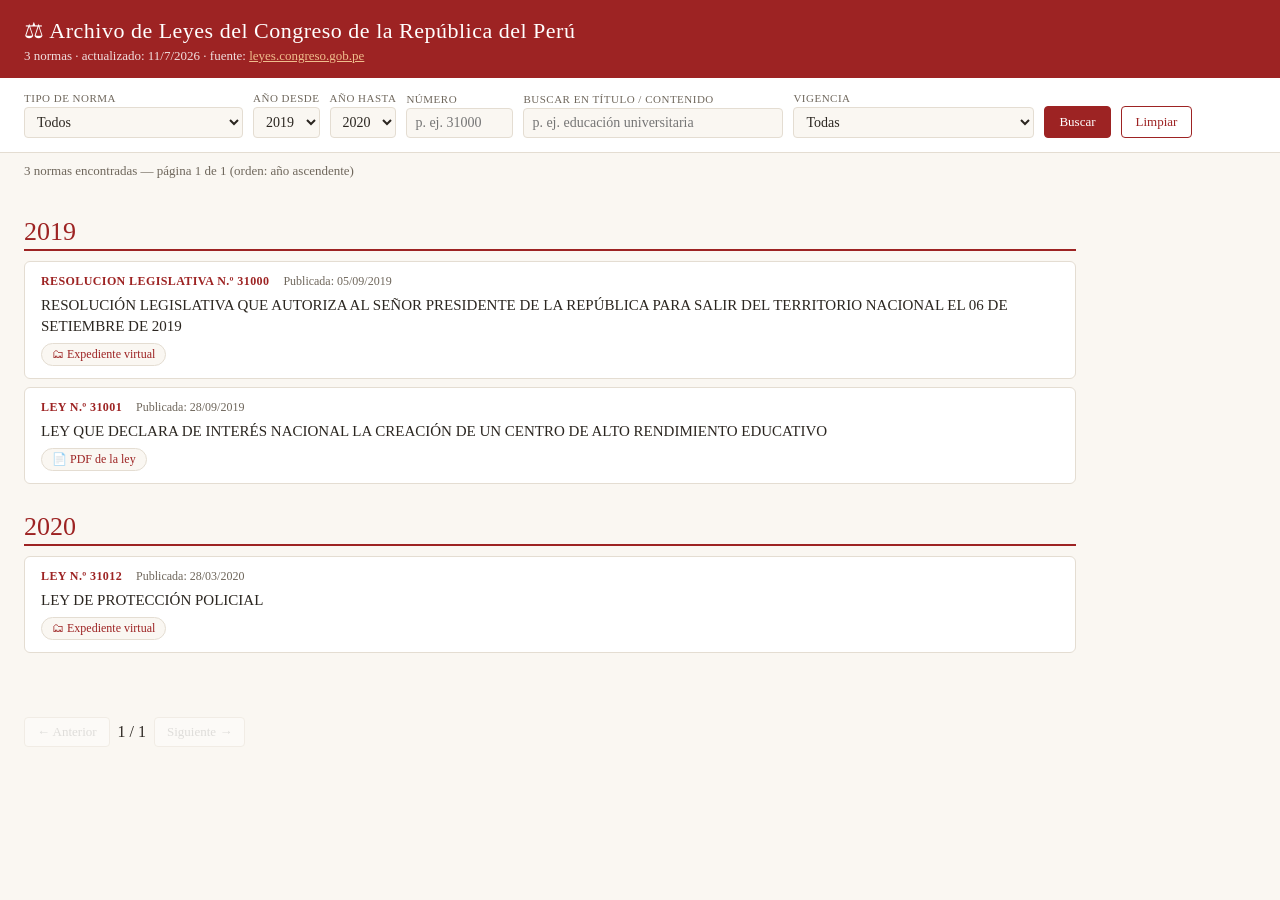
==== app/index.html @ 4dd1ec79 "App local + extensión Chrome + scraper de leyes del Congreso del Perú Co-Authored-By: Claude Fable 5" ====
<!DOCTYPE html>
<html lang="es">
<head>
<meta charset="utf-8">
<meta name="viewport" content="width=device-width, initial-scale=1">
<title>Leyes del Congreso de la República del Perú</title>
<link rel="stylesheet" href="styles.css">
</head>
<body>
<header>
  <h1>⚖ Archivo de Leyes del Congreso de la República del Perú</h1>
  <p>
    <span id="total">…</span> normas · actualizado: <span id="actualizado">…</span> ·
    fuente: <a href="https://www.leyes.congreso.gob.pe/" target="_blank" rel="noopener">leyes.congreso.gob.pe</a>
  </p>
</header>

<div id="filtros">
  <label>Tipo de norma
    <select id="f-tipo"><option value="">Todos</option></select>
  </label>
  <label>Año desde
    <select id="f-desde"><option value=""></option></select>
  </label>
  <label>Año hasta
    <select id="f-hasta"><option value=""></option></select>
  </label>
  <label>Número
    <input id="f-numero" type="text" placeholder="p. ej. 31000" size="10">
  </label>
  <label>Buscar en título / contenido
    <input id="f-texto" type="search" placeholder="p. ej. educación universitaria">
  </label>
  <label>Vigencia
    <select id="f-vigencia">
      <option value="">Todas</option>
      <option value="1">Sin observaciones</option>
      <option value="0">Con observaciones (derogadas, etc.)</option>
    </select>
  </label>
  <button id="btn-buscar">Buscar</button>
  <button id="btn-limpiar" class="sec">Limpiar</button>
</div>

<div id="resumen"></div>
<div id="lista"><p id="aviso">Cargando base de datos…</p></div>
<div id="paginacion">
  <button id="pag-ant">← Anterior</button>
  <span id="pag-info"></span>
  <button id="pag-sig">Siguiente →</button>
</div>

<script src="app.js"></script>
</body>
</html>
---- app/styles.css ----
:root {
  --rojo: #9d2323;
  --crema: #faf7f2;
  --tinta: #2b2620;
  --gris: #6f675c;
  --linea: #e4ddd2;
  --acento: #b98a2f;
}
* { box-sizing: border-box; }
body {
  margin: 0;
  font-family: Georgia, 'Times New Roman', serif;
  background: var(--crema);
  color: var(--tinta);
}
header {
  background: var(--rojo);
  color: #fff;
  padding: 18px 24px 14px;
}
header h1 { margin: 0; font-size: 22px; font-weight: normal; letter-spacing: 0.5px; }
header p { margin: 4px 0 0; font-size: 13px; opacity: 0.85; }
header a { color: #ffd9a0; }
#filtros {
  display: flex;
  flex-wrap: wrap;
  gap: 10px;
  padding: 14px 24px;
  background: #fff;
  border-bottom: 1px solid var(--linea);
  align-items: end;
  position: sticky;
  top: 0;
  z-index: 5;
}
#filtros label {
  display: flex;
  flex-direction: column;
  font-size: 11px;
  color: var(--gris);
  text-transform: uppercase;
  letter-spacing: 0.5px;
  gap: 3px;
}
#filtros input, #filtros select {
  font: 14px Georgia, serif;
  padding: 6px 8px;
  border: 1px solid var(--linea);
  border-radius: 4px;
  background: var(--crema);
  color: var(--tinta);
}
#filtros input[type="search"] { min-width: 260px; }
#filtros button {
  font: 13px Georgia, serif;
  padding: 7px 14px;
  border: 1px solid var(--rojo);
  border-radius: 4px;
  background: var(--rojo);
  color: #fff;
  cursor: pointer;
}
#filtros button.sec { background: transparent; color: var(--rojo); }
#resumen { padding: 10px 24px; font-size: 13px; color: var(--gris); }
#lista { padding: 0 24px 40px; max-width: 1100px; }
.anio-sep {
  font-size: 26px;
  color: var(--rojo);
  border-bottom: 2px solid var(--rojo);
  margin: 28px 0 10px;
  padding-bottom: 2px;
}
.norma {
  background: #fff;
  border: 1px solid var(--linea);
  border-radius: 6px;
  padding: 12px 16px;
  margin: 8px 0;
}
.norma .meta { font-size: 12px; color: var(--gris); display: flex; gap: 14px; flex-wrap: wrap; }
.norma .meta .tipo { color: var(--rojo); font-weight: bold; letter-spacing: 0.4px; }
.norma .meta .no-vigente { color: #b04a00; font-weight: bold; }
.norma h3 { margin: 6px 0 4px; font-size: 15px; font-weight: normal; line-height: 1.4; }
.norma .obs { font-size: 12.5px; color: var(--gris); font-style: italic; margin: 2px 0 6px; }
.norma .adjuntos { display: flex; gap: 8px; flex-wrap: wrap; margin-top: 6px; }
.norma .adjuntos a {
  font-size: 12px;
  text-decoration: none;
  color: var(--rojo);
  border: 1px solid var(--linea);
  border-radius: 12px;
  padding: 3px 10px;
  background: var(--crema);
}
.norma .adjuntos a:hover { background: var(--rojo); color: #fff; }
#paginacion { display: flex; gap: 8px; padding: 16px 24px 50px; align-items: center; }
#paginacion button {
  font: 13px Georgia, serif; padding: 6px 12px; border: 1px solid var(--linea);
  background: #fff; border-radius: 4px; cursor: pointer;
}
#paginacion button:disabled { opacity: 0.4; cursor: default; }
#aviso { padding: 30px 24px; font-size: 15px; }
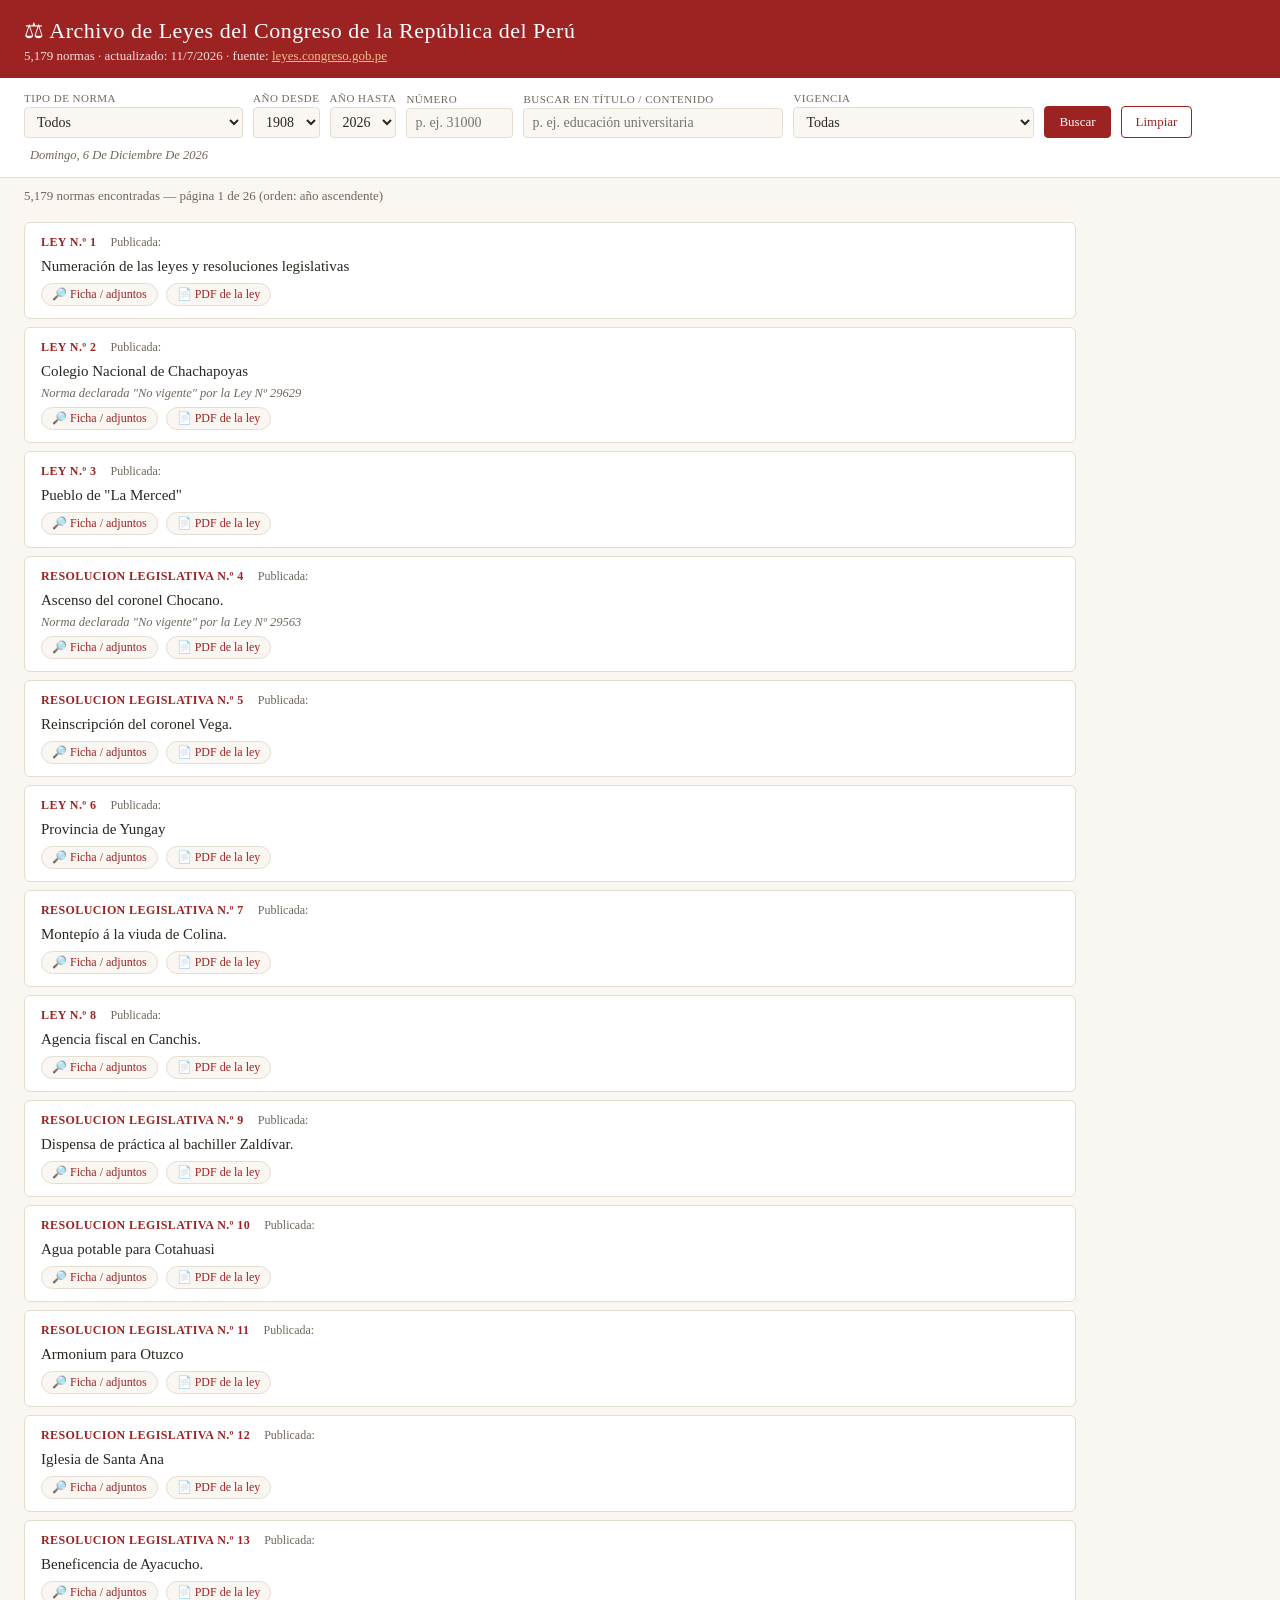
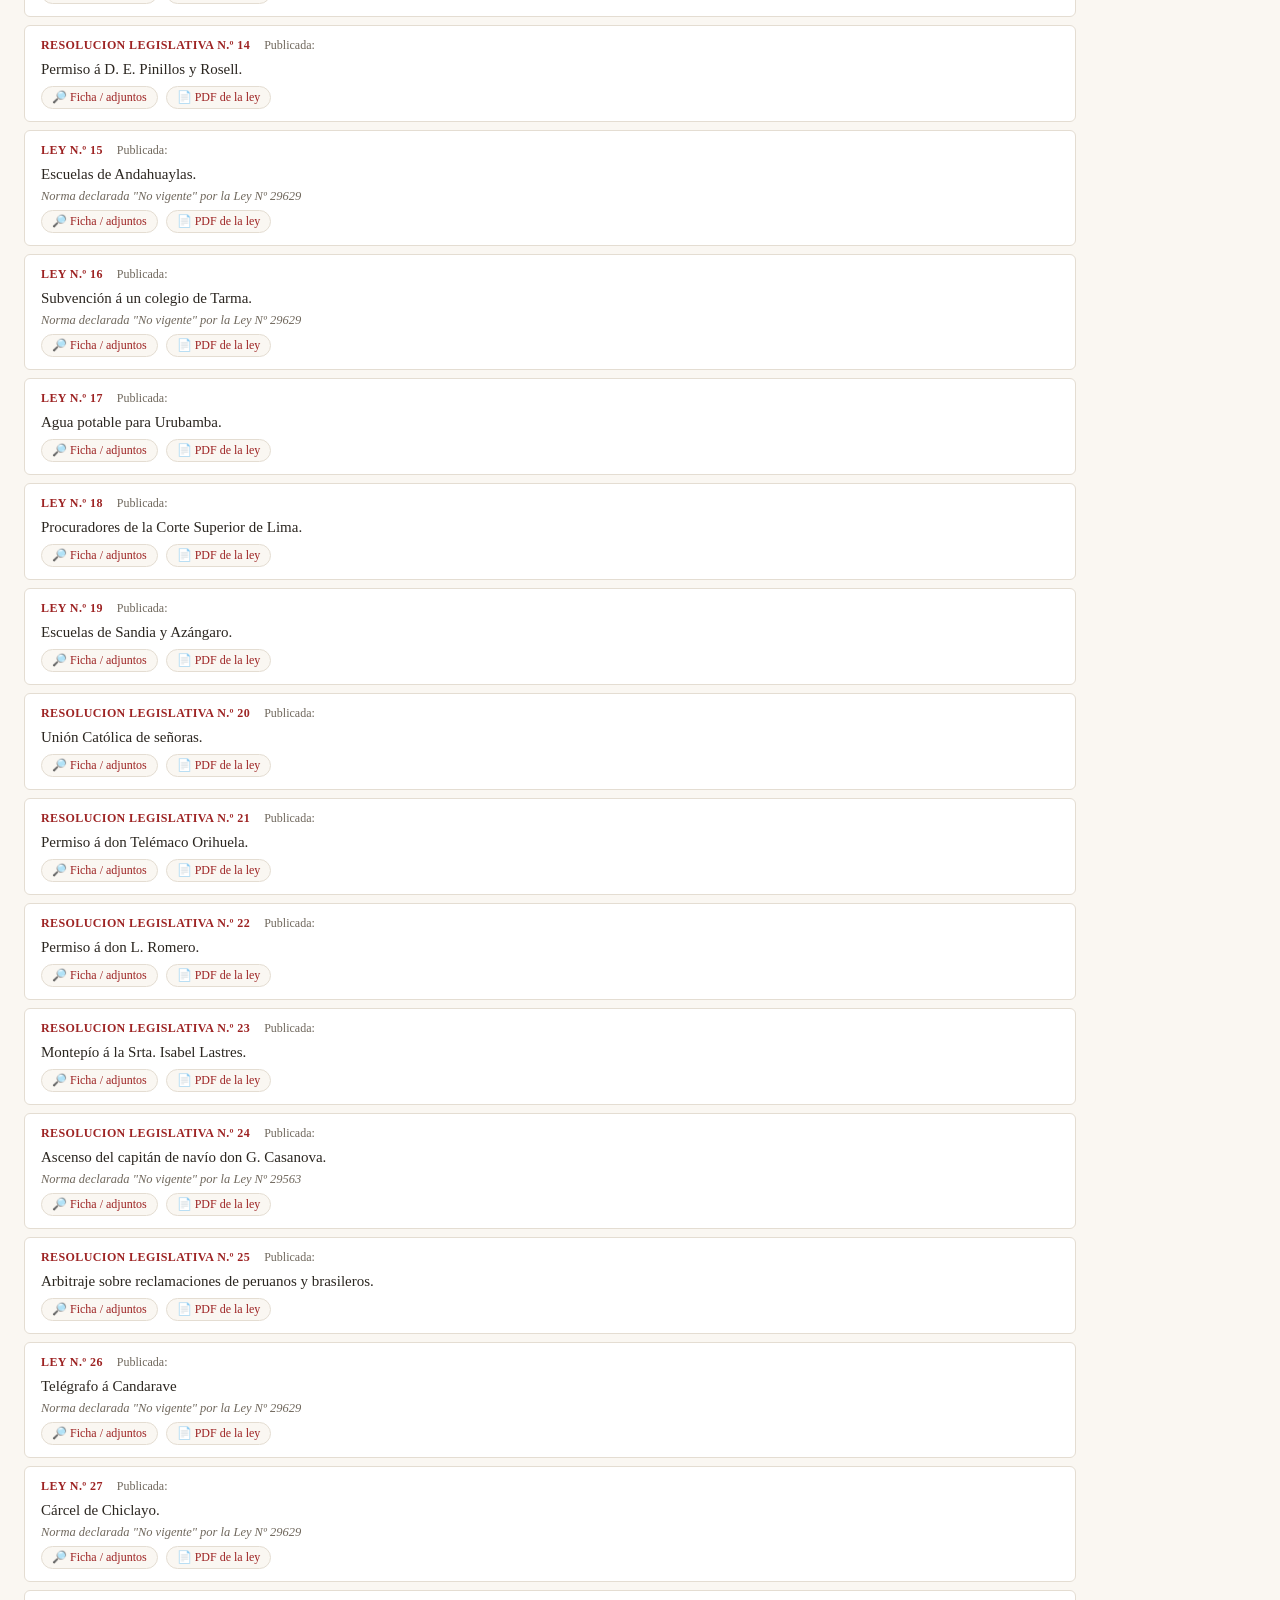
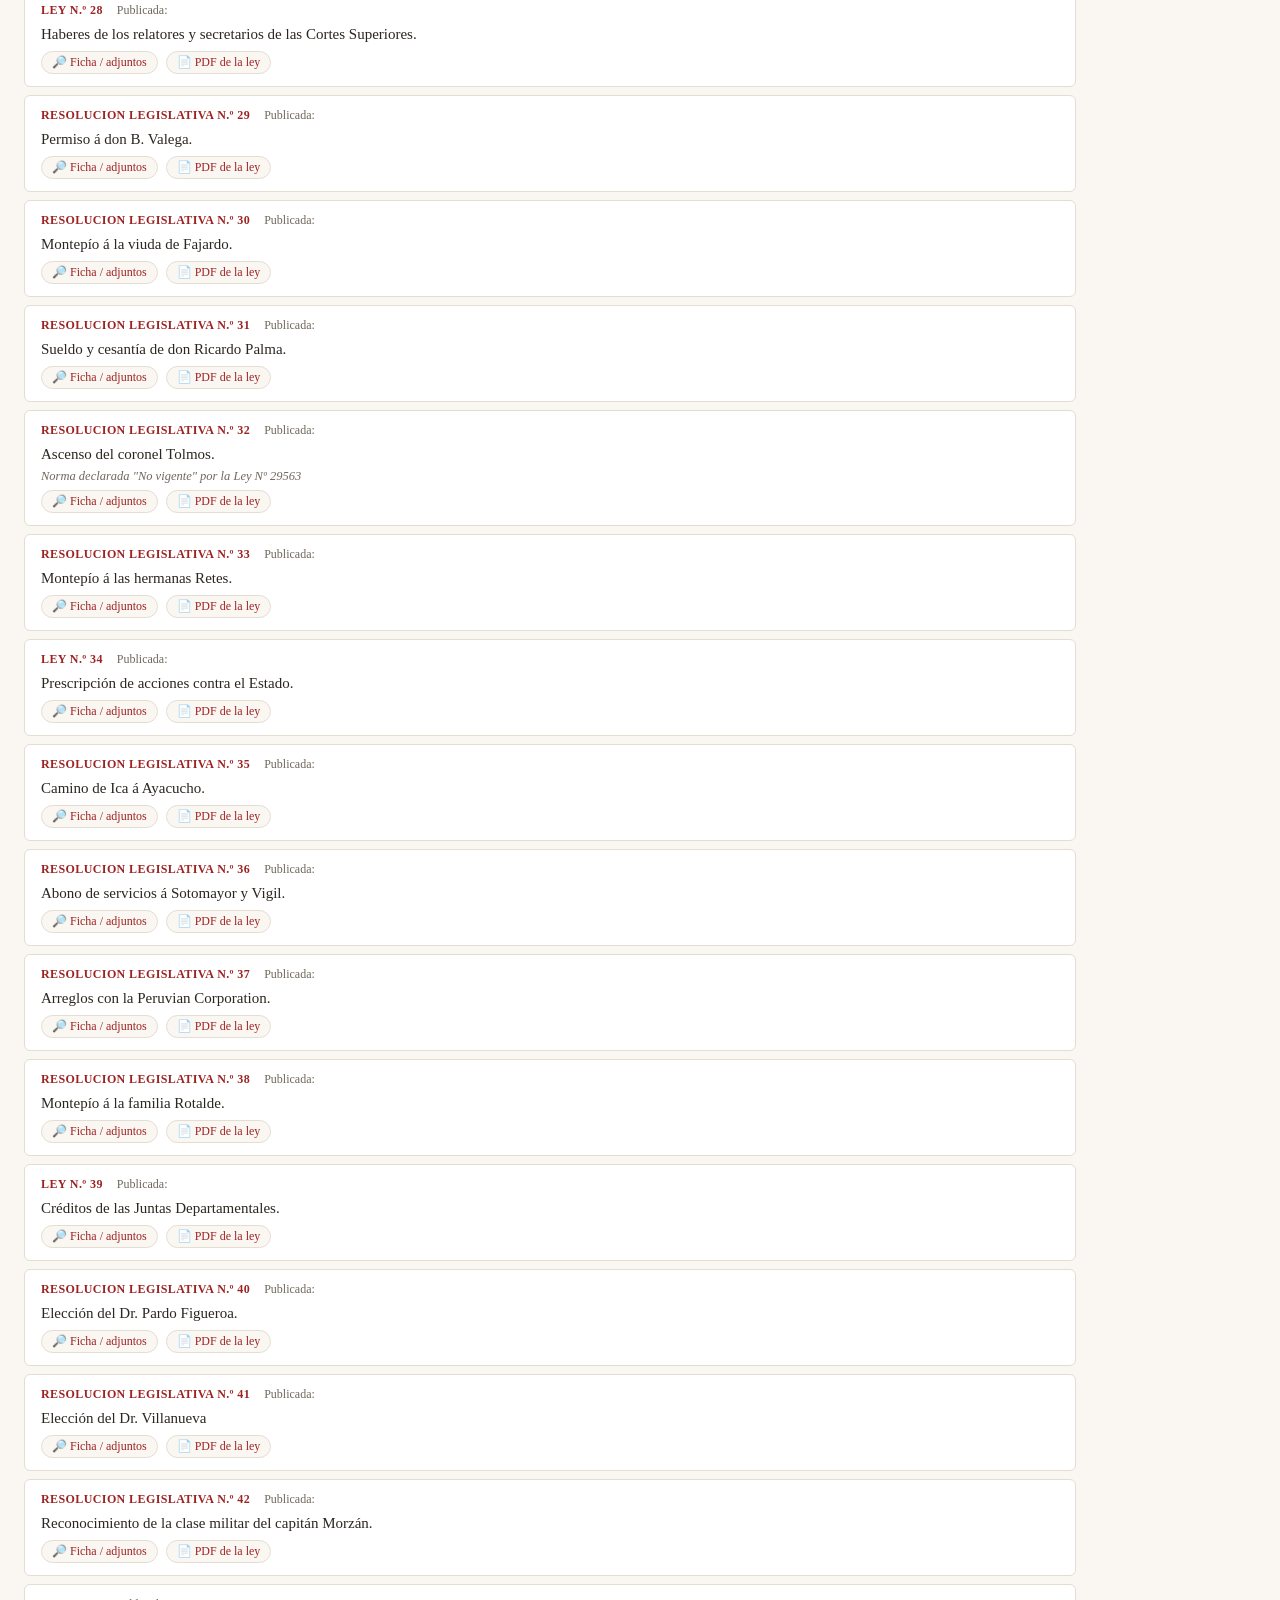
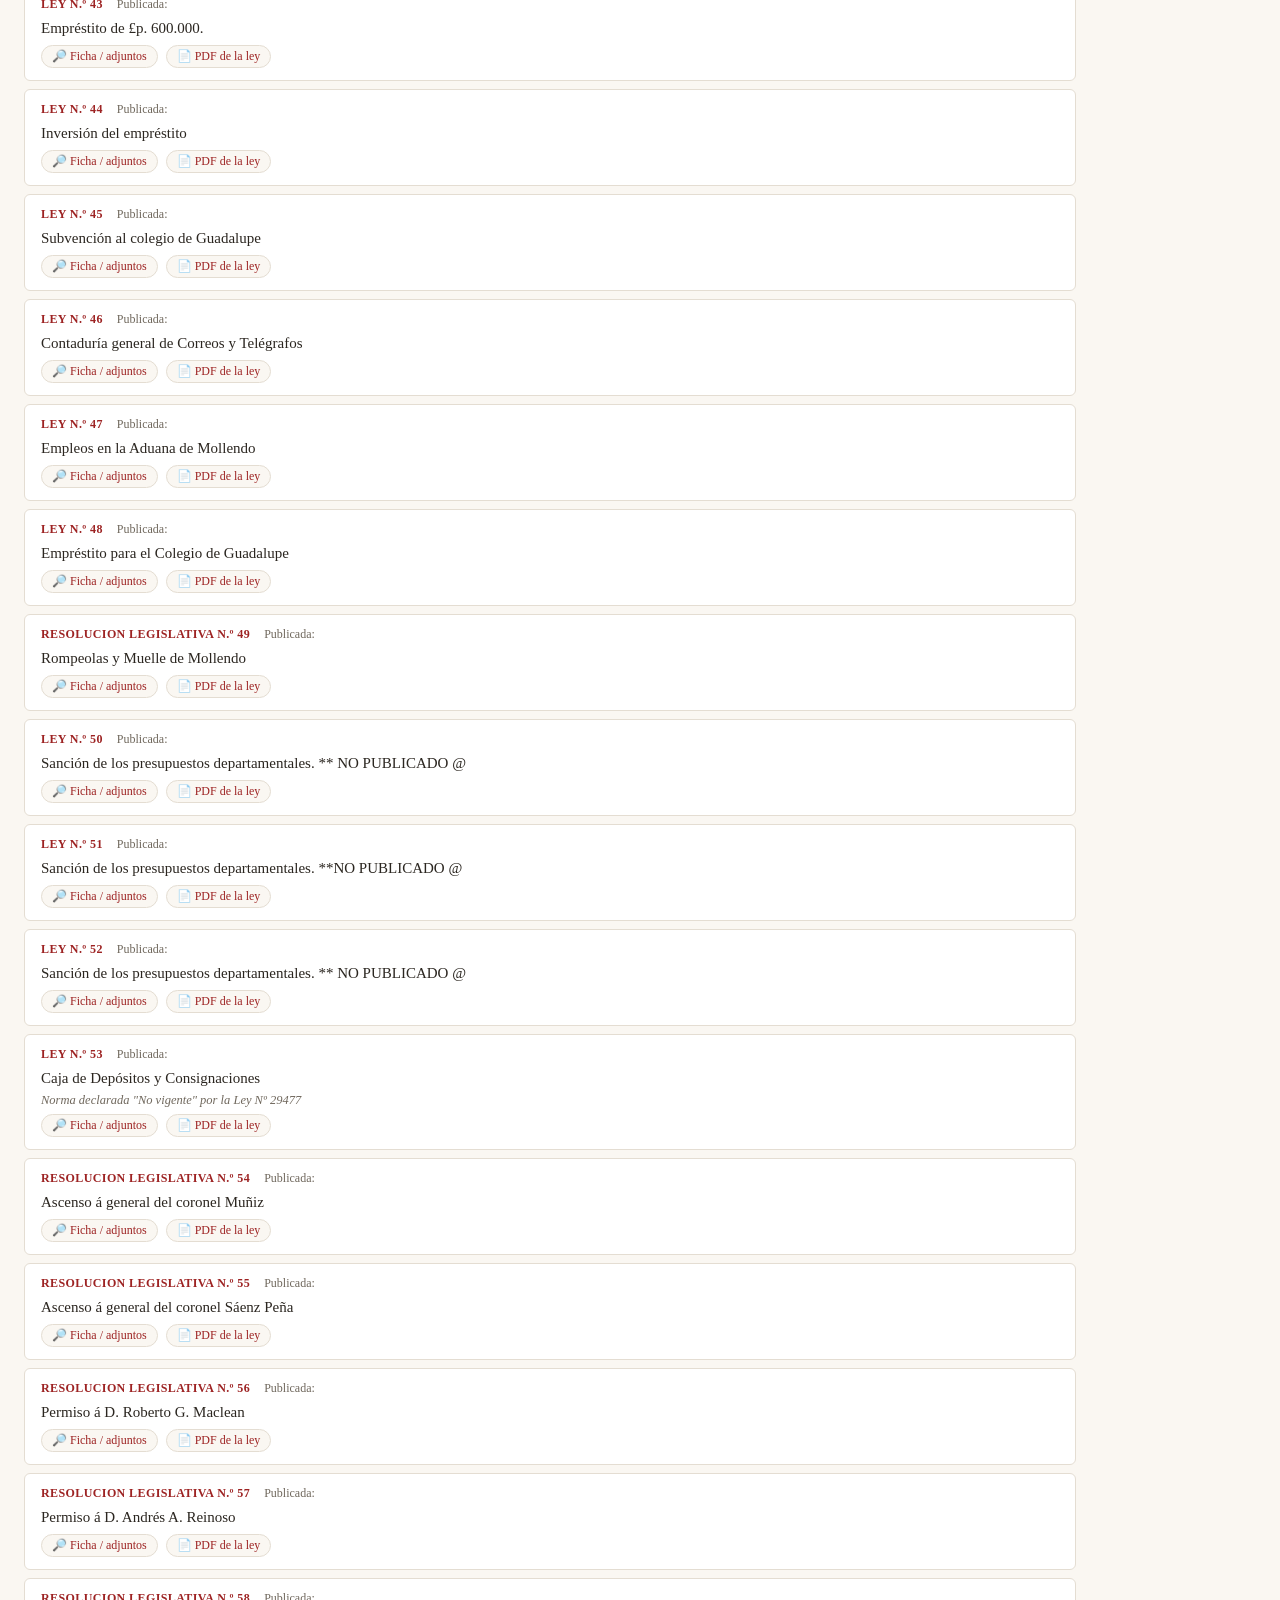
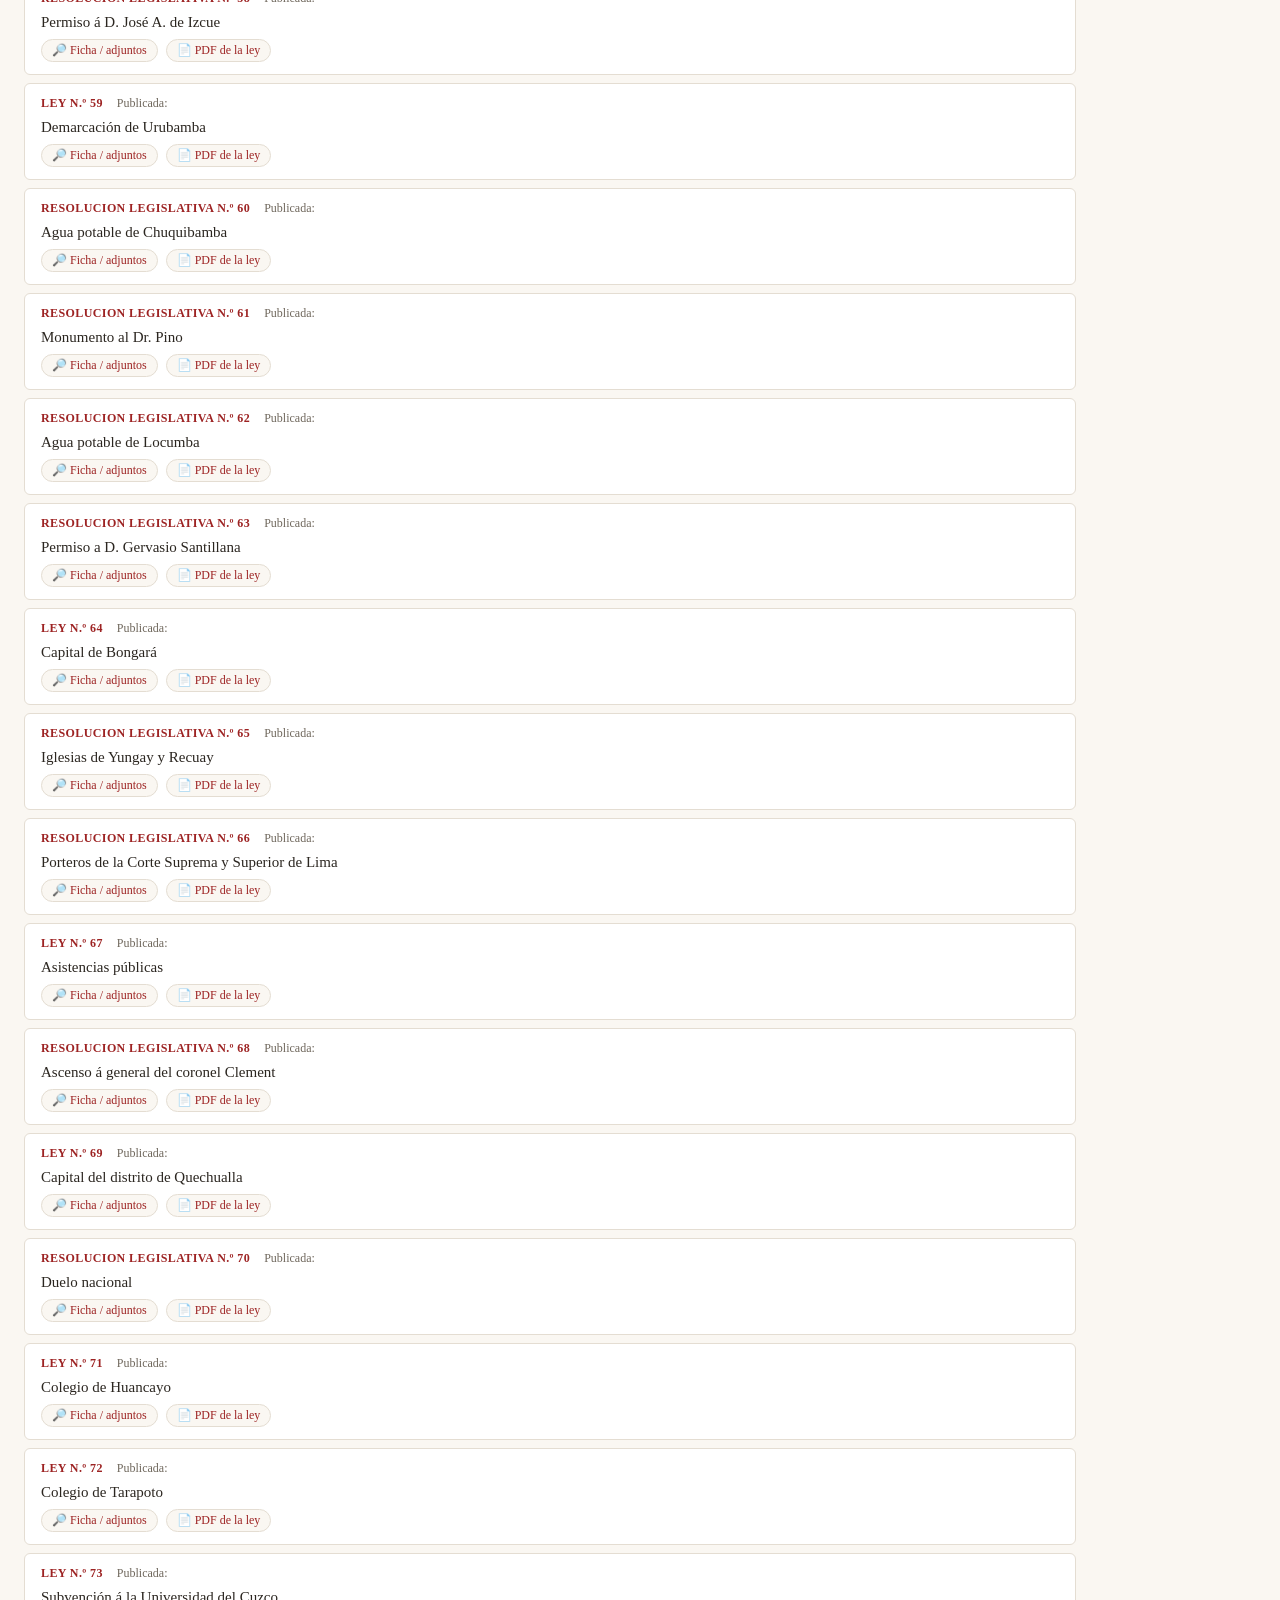
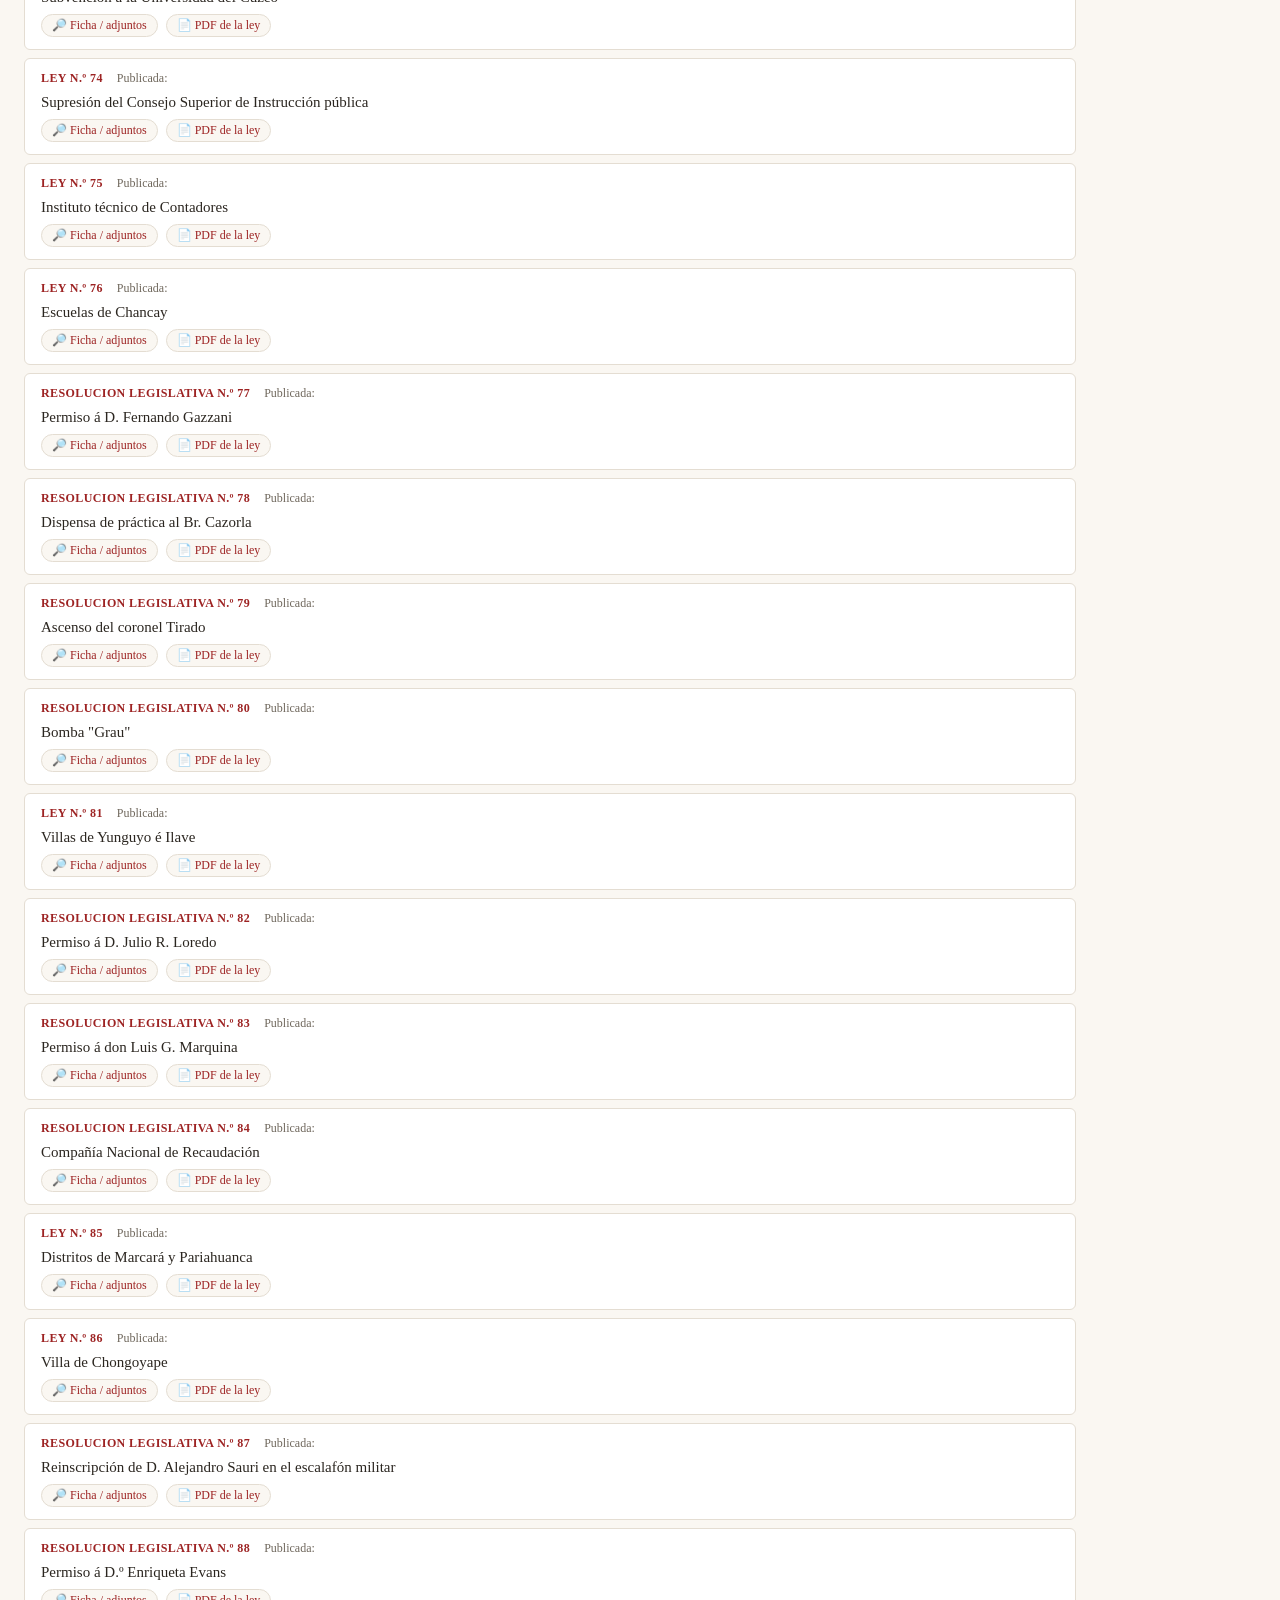
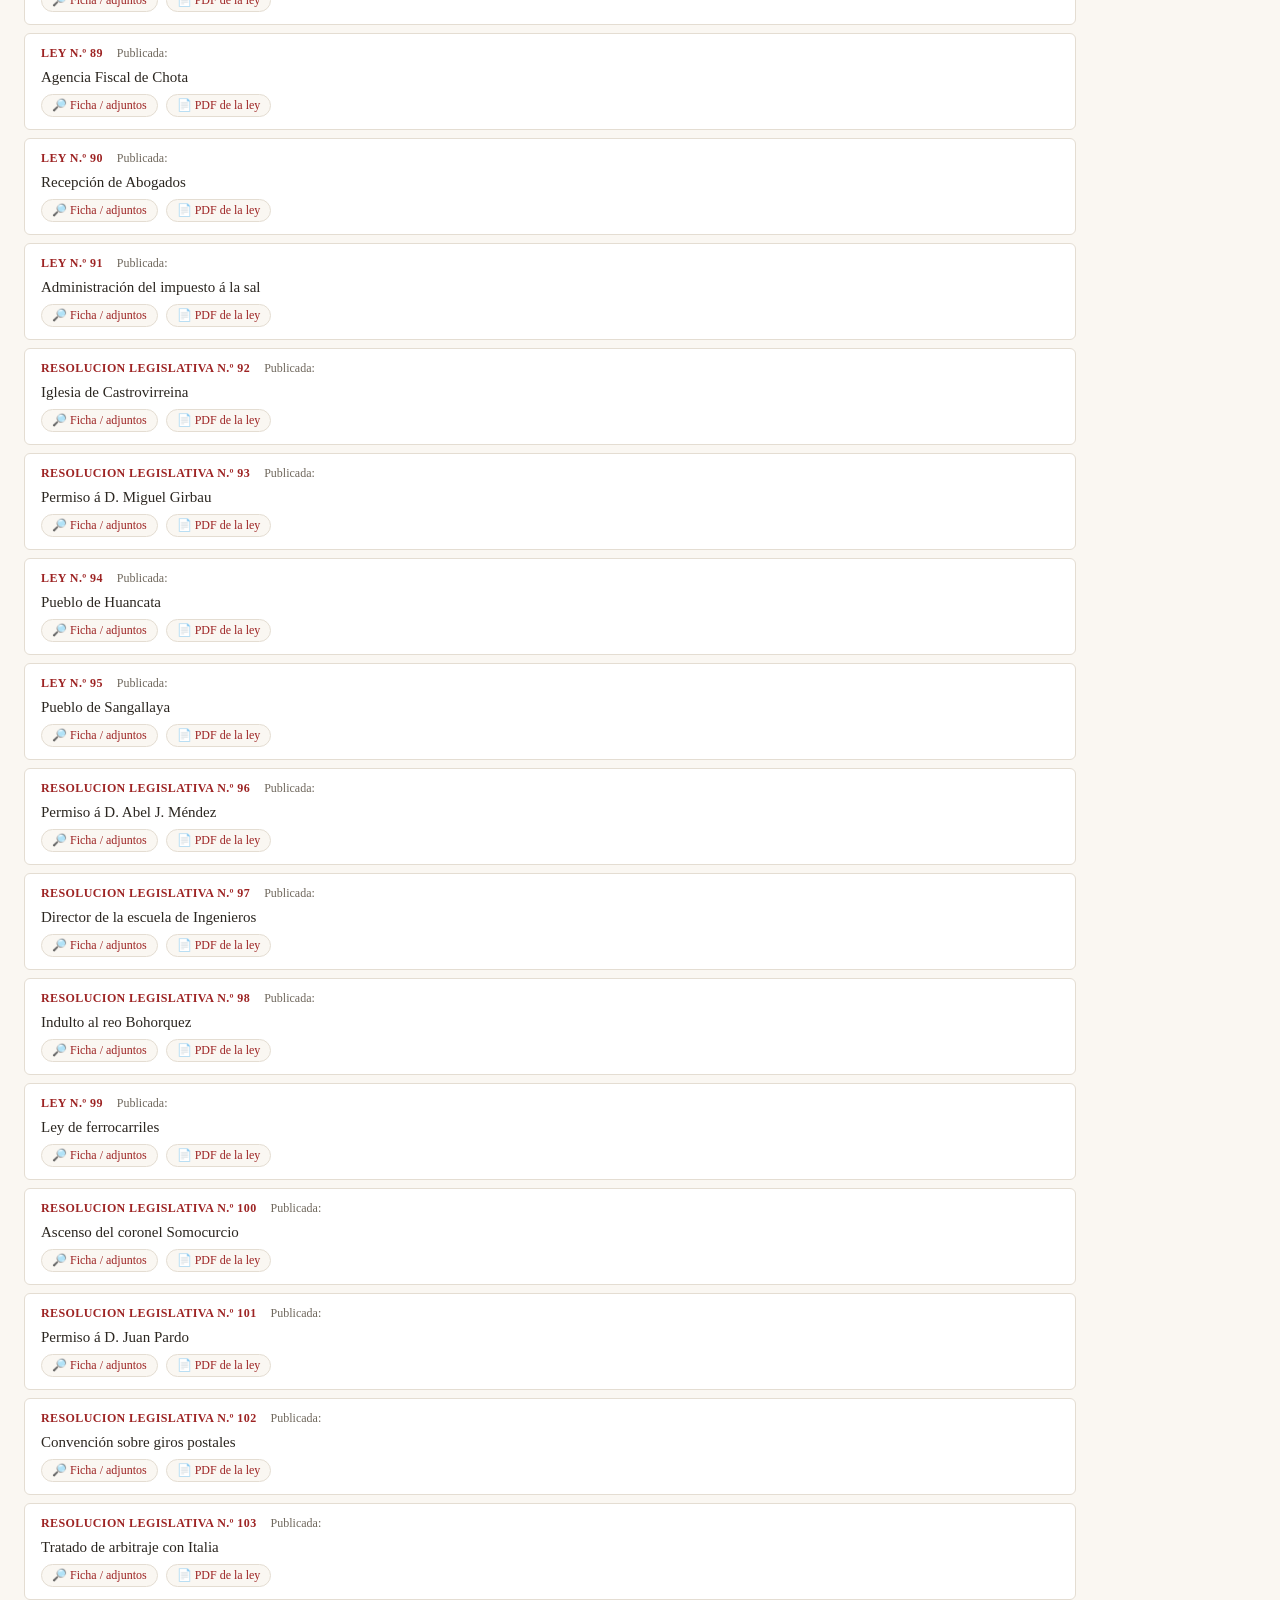
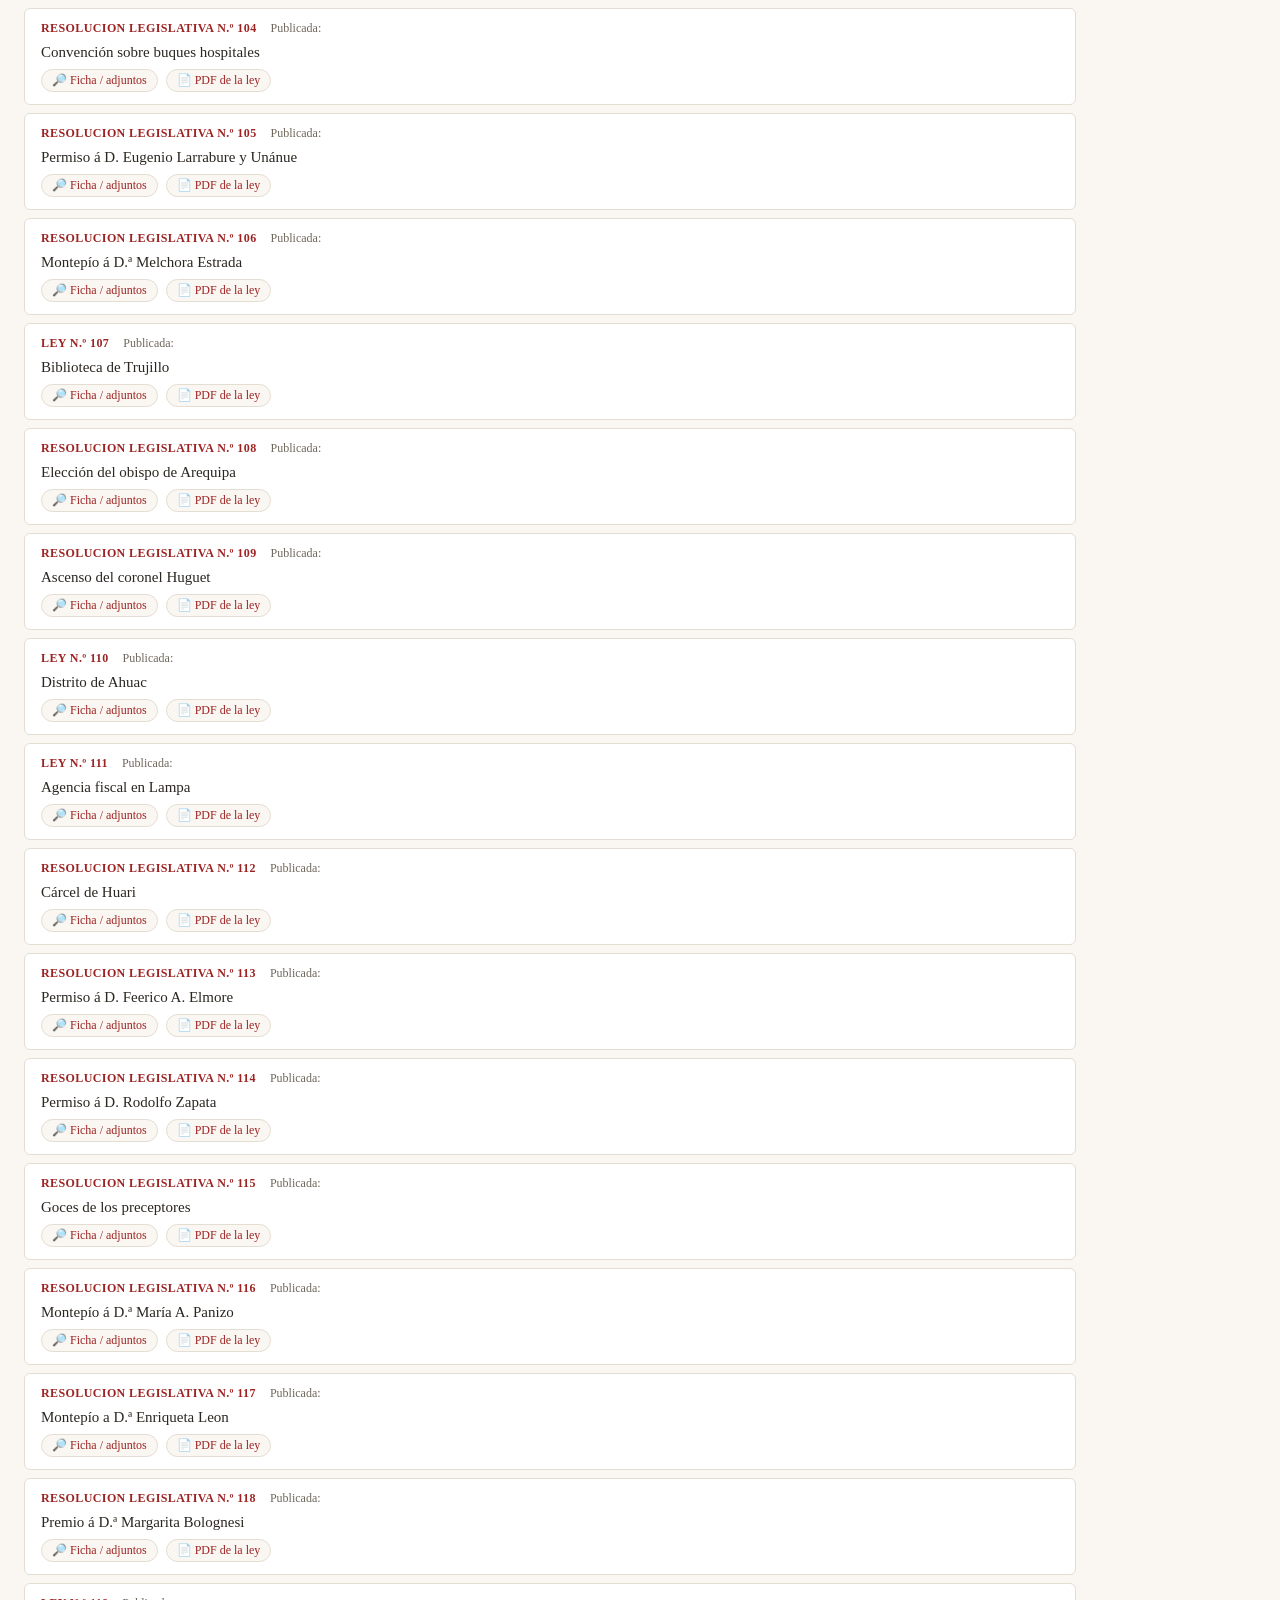
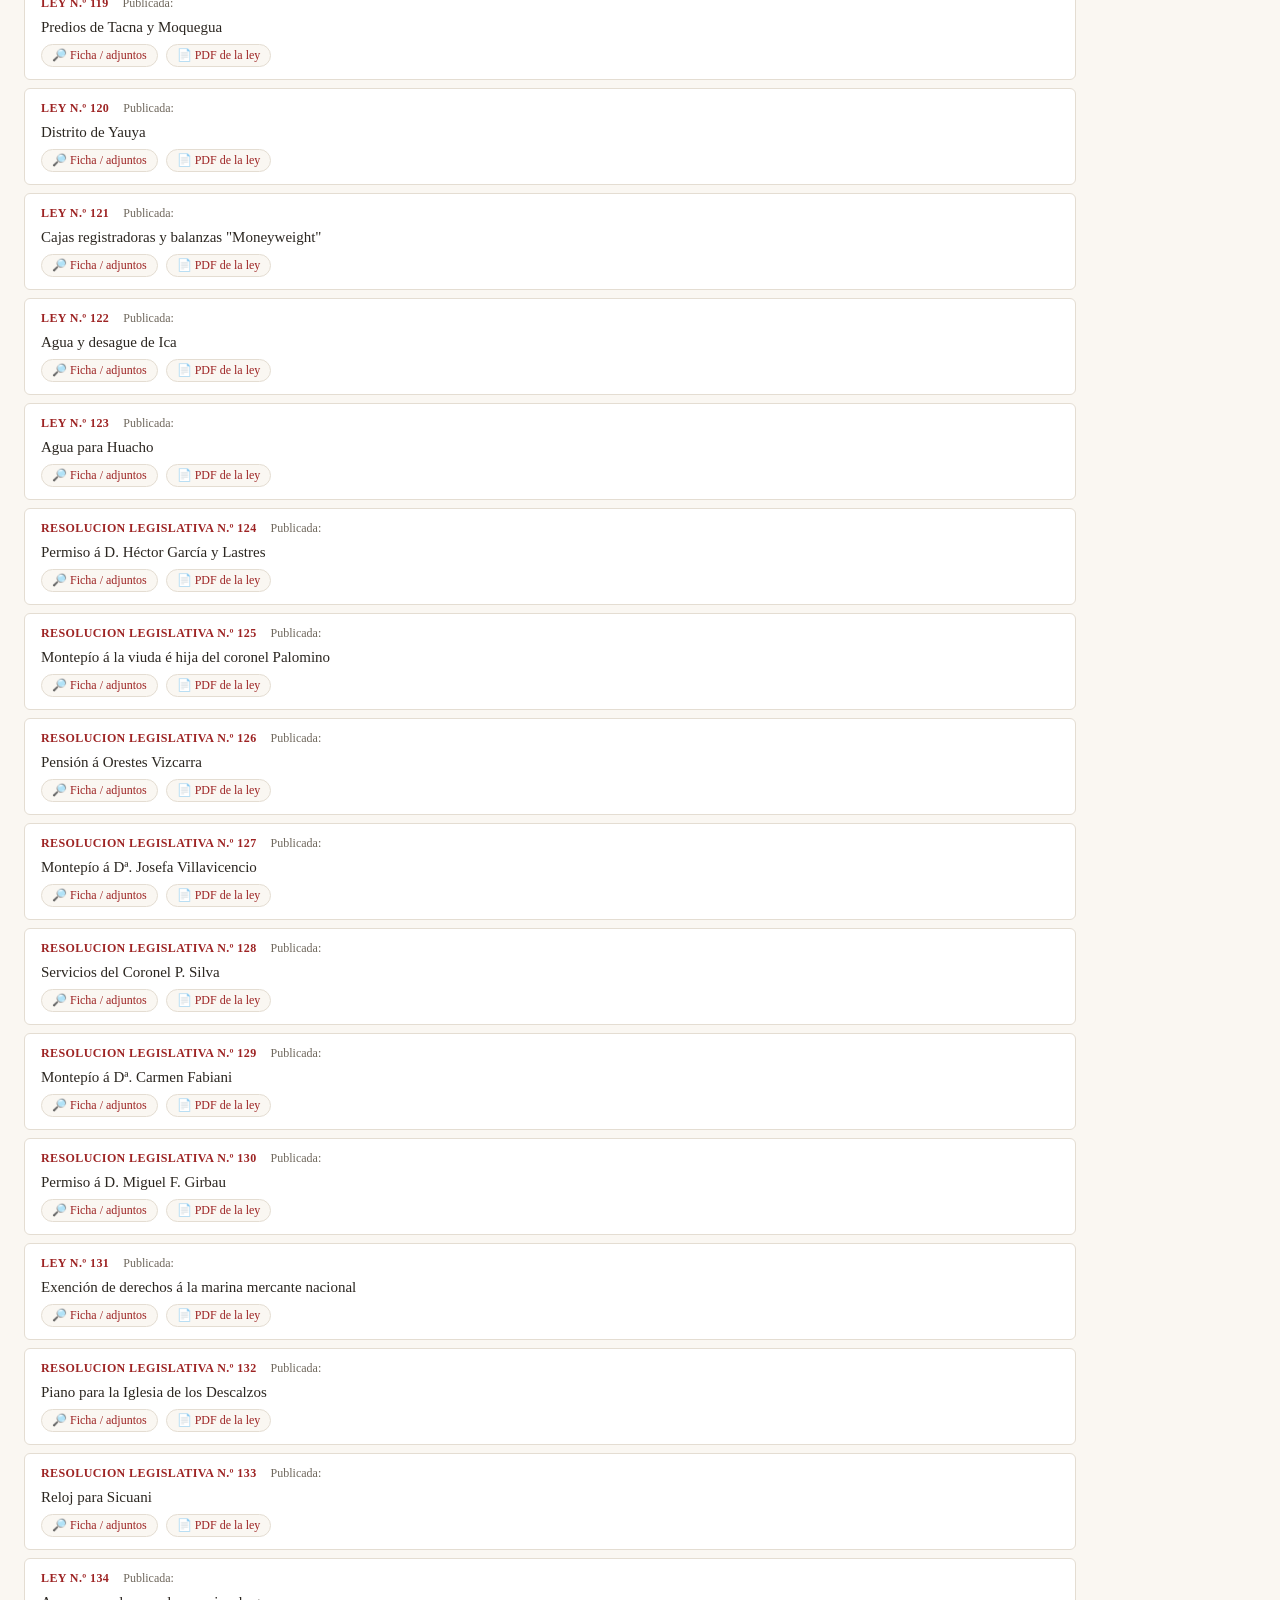
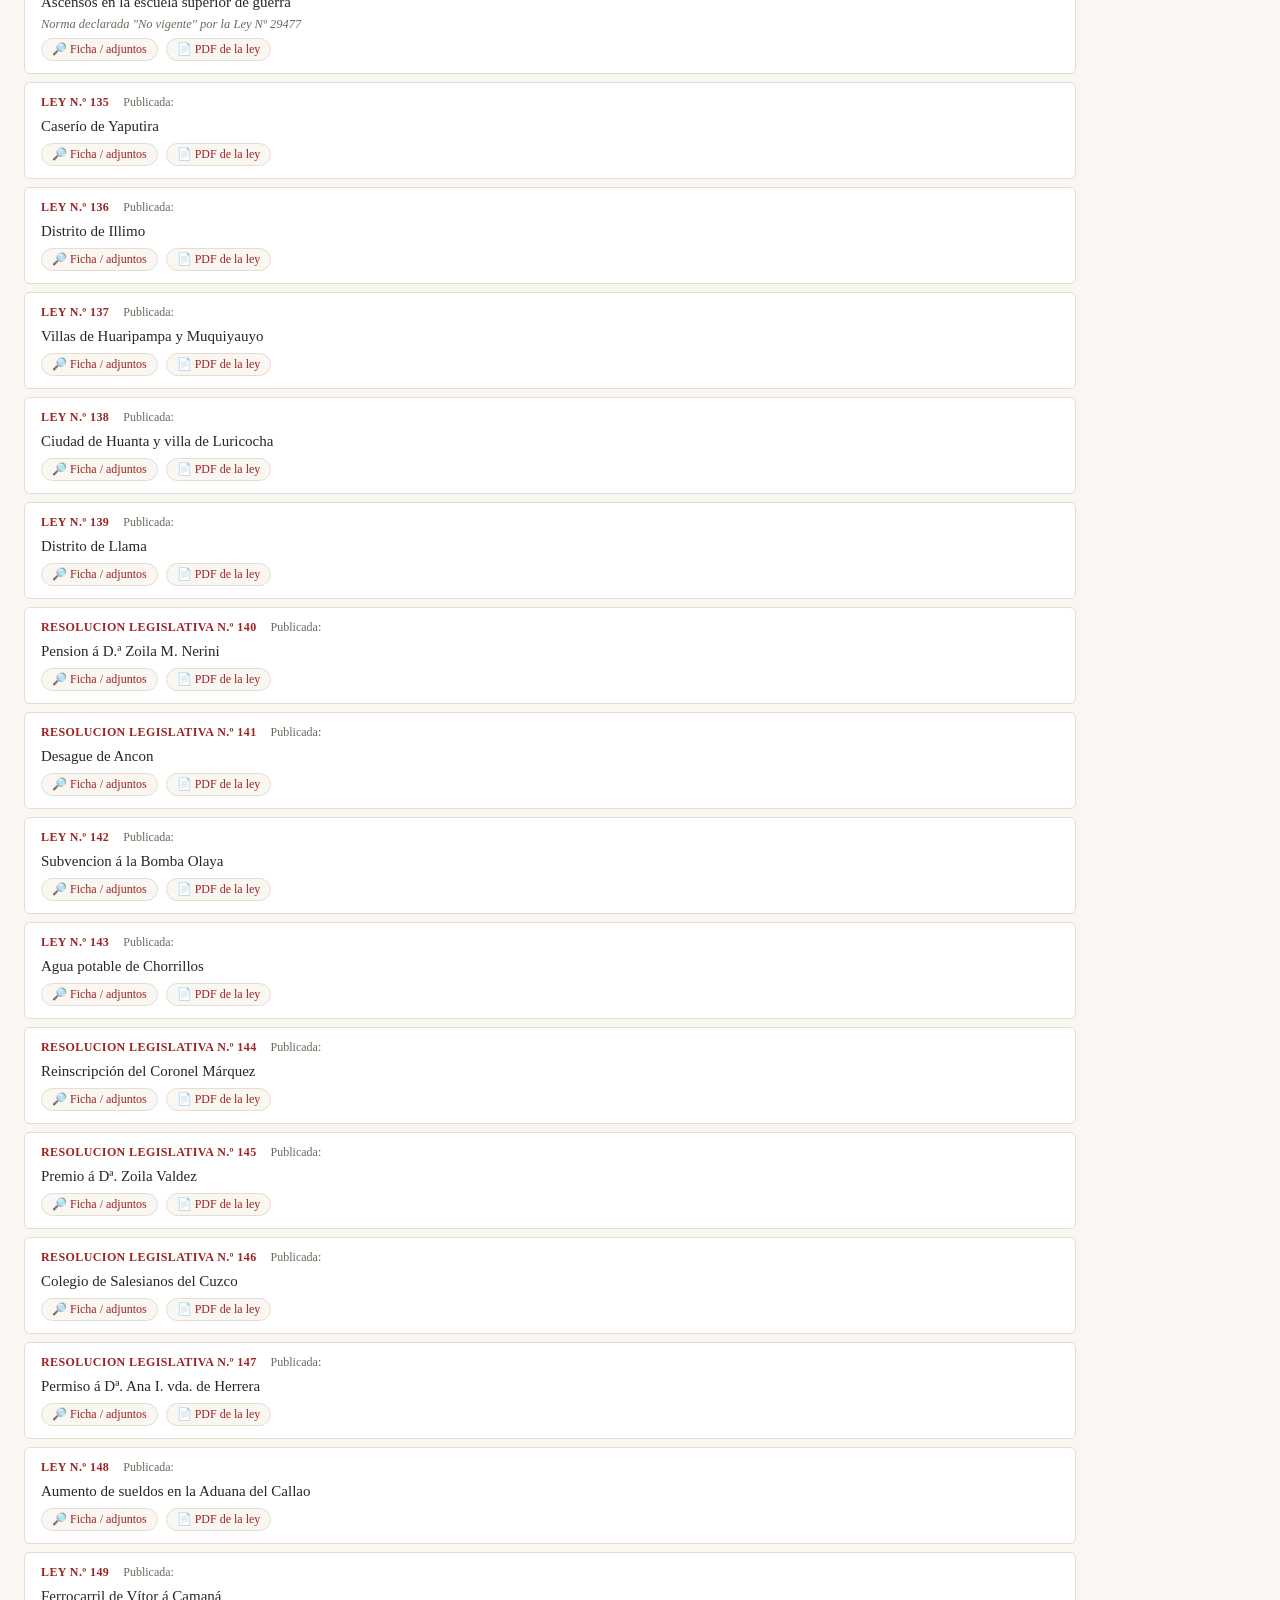
==== commit 846aa32f: "Años en orden descendente (2026 hacia abajo) y fecha actual junto a la búsqueda Co-Authored-By: Clau" ====
--- a/app/index.html
+++ b/app/index.html
@@ -40,6 +40,7 @@
   </label>
   <button id="btn-buscar">Buscar</button>
   <button id="btn-limpiar" class="sec">Limpiar</button>
+  <span id="fecha-hoy" class="fecha-hoy"></span>
 </div>
 
 <div id="resumen"></div>
--- a/app/styles.css
+++ b/app/styles.css
@@ -100,3 +100,5 @@
 }
 #paginacion button:disabled { opacity: 0.4; cursor: default; }
 #aviso { padding: 30px 24px; font-size: 15px; }
+
+.fecha-hoy { font-size: 12.5px; color: var(--gris); font-style: italic; align-self: center; padding-left: 6px; text-transform: capitalize; }
